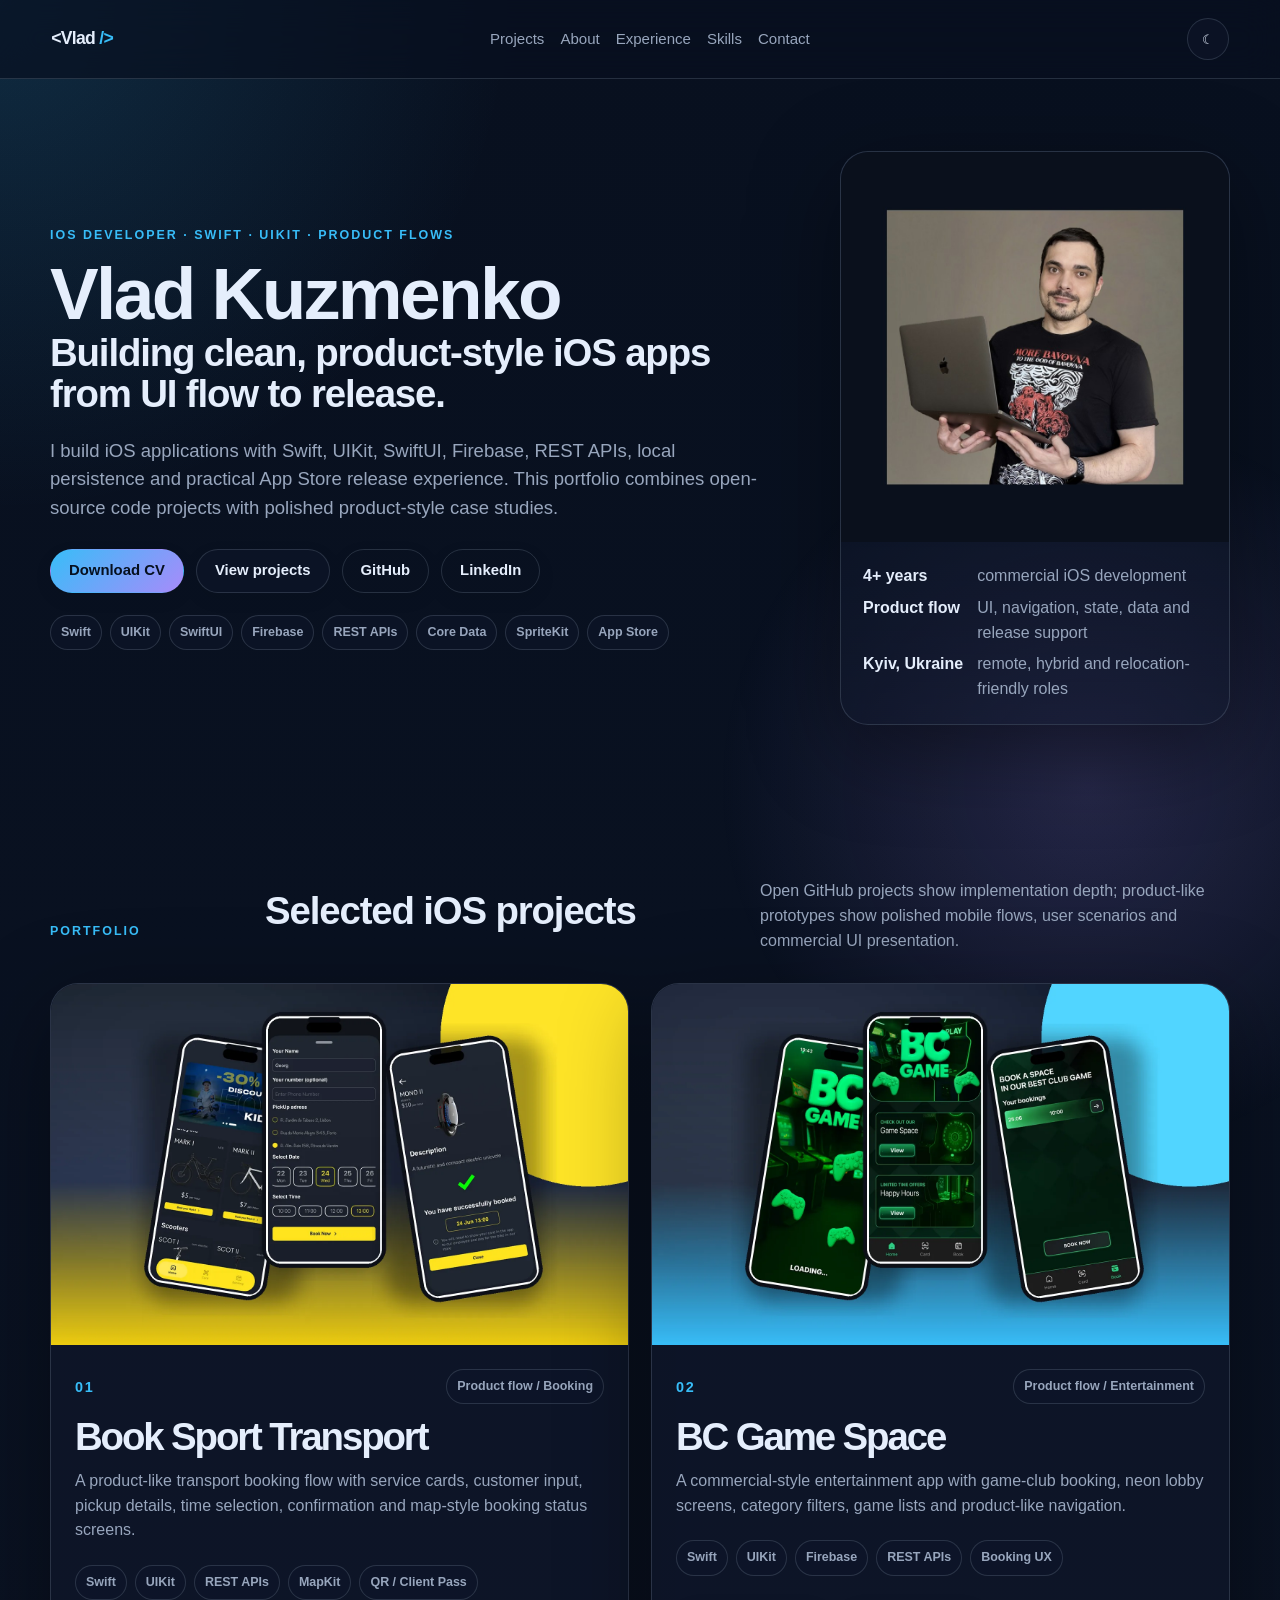
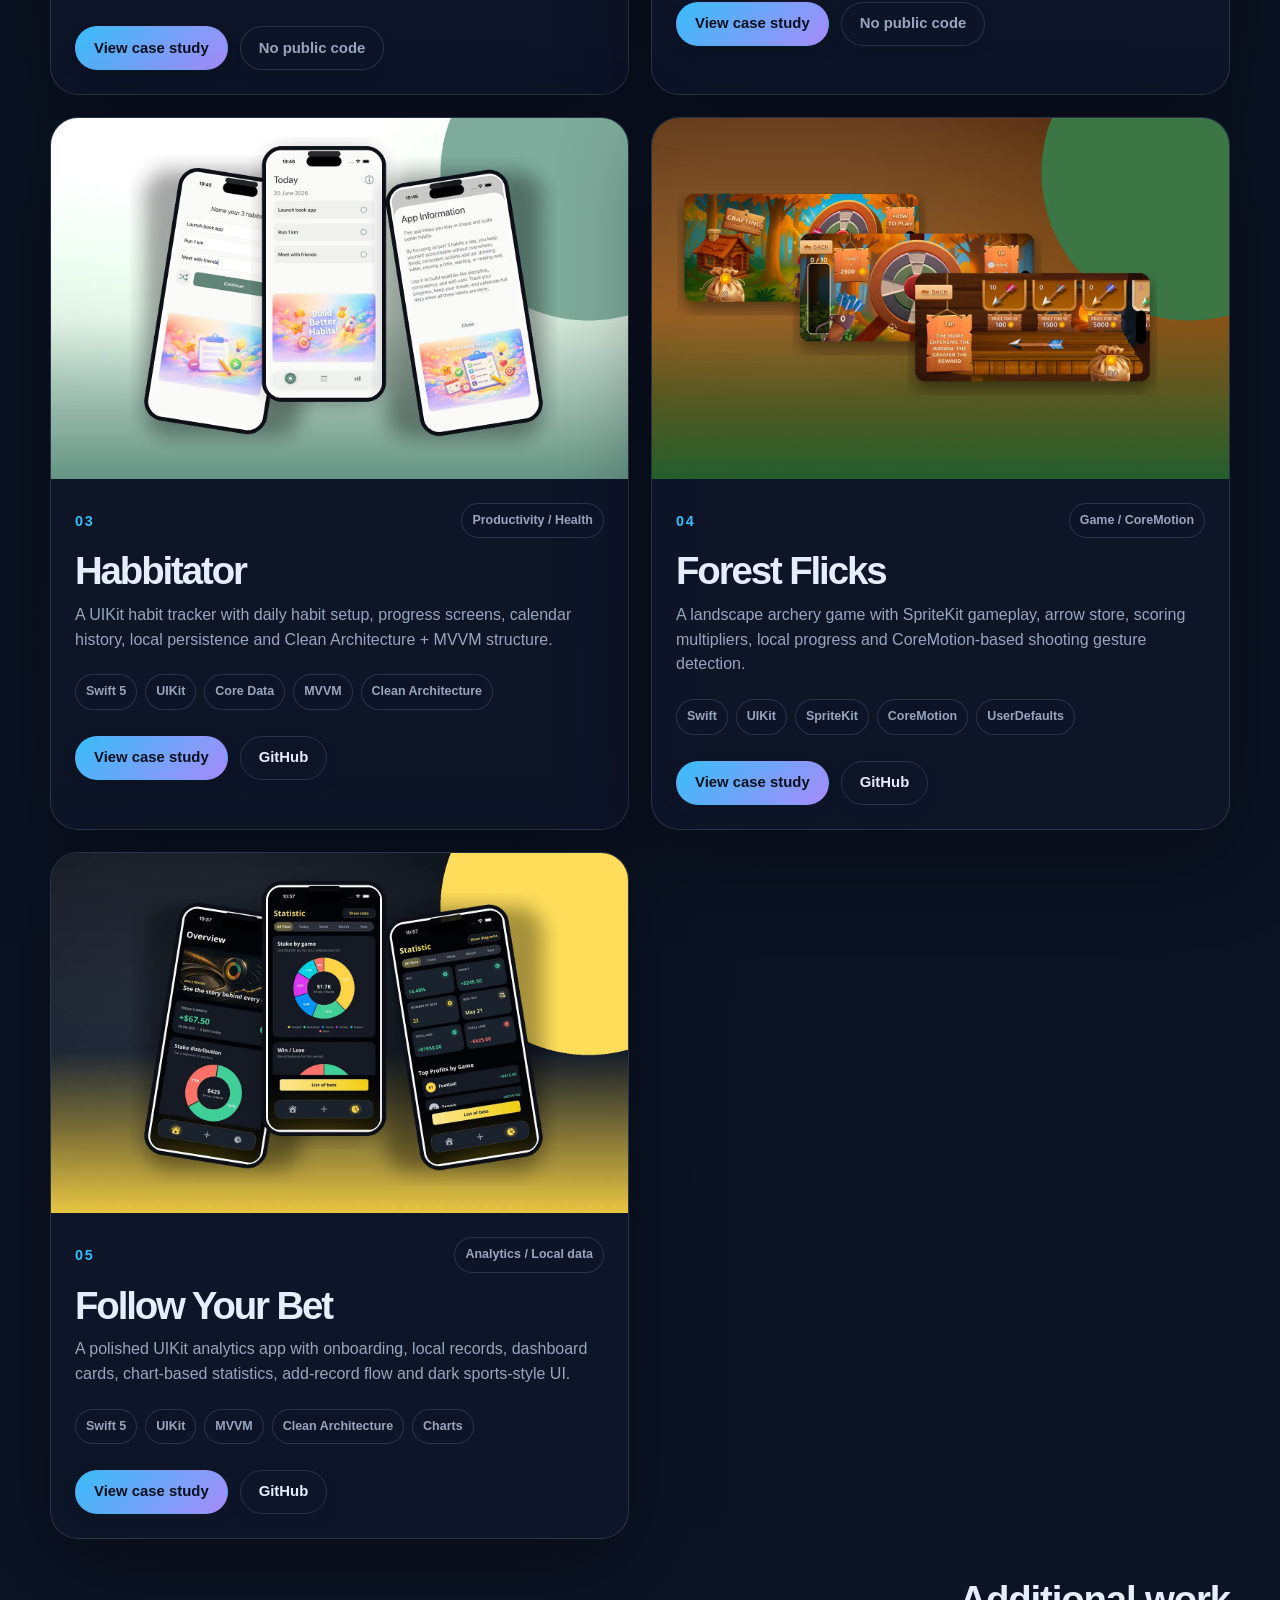
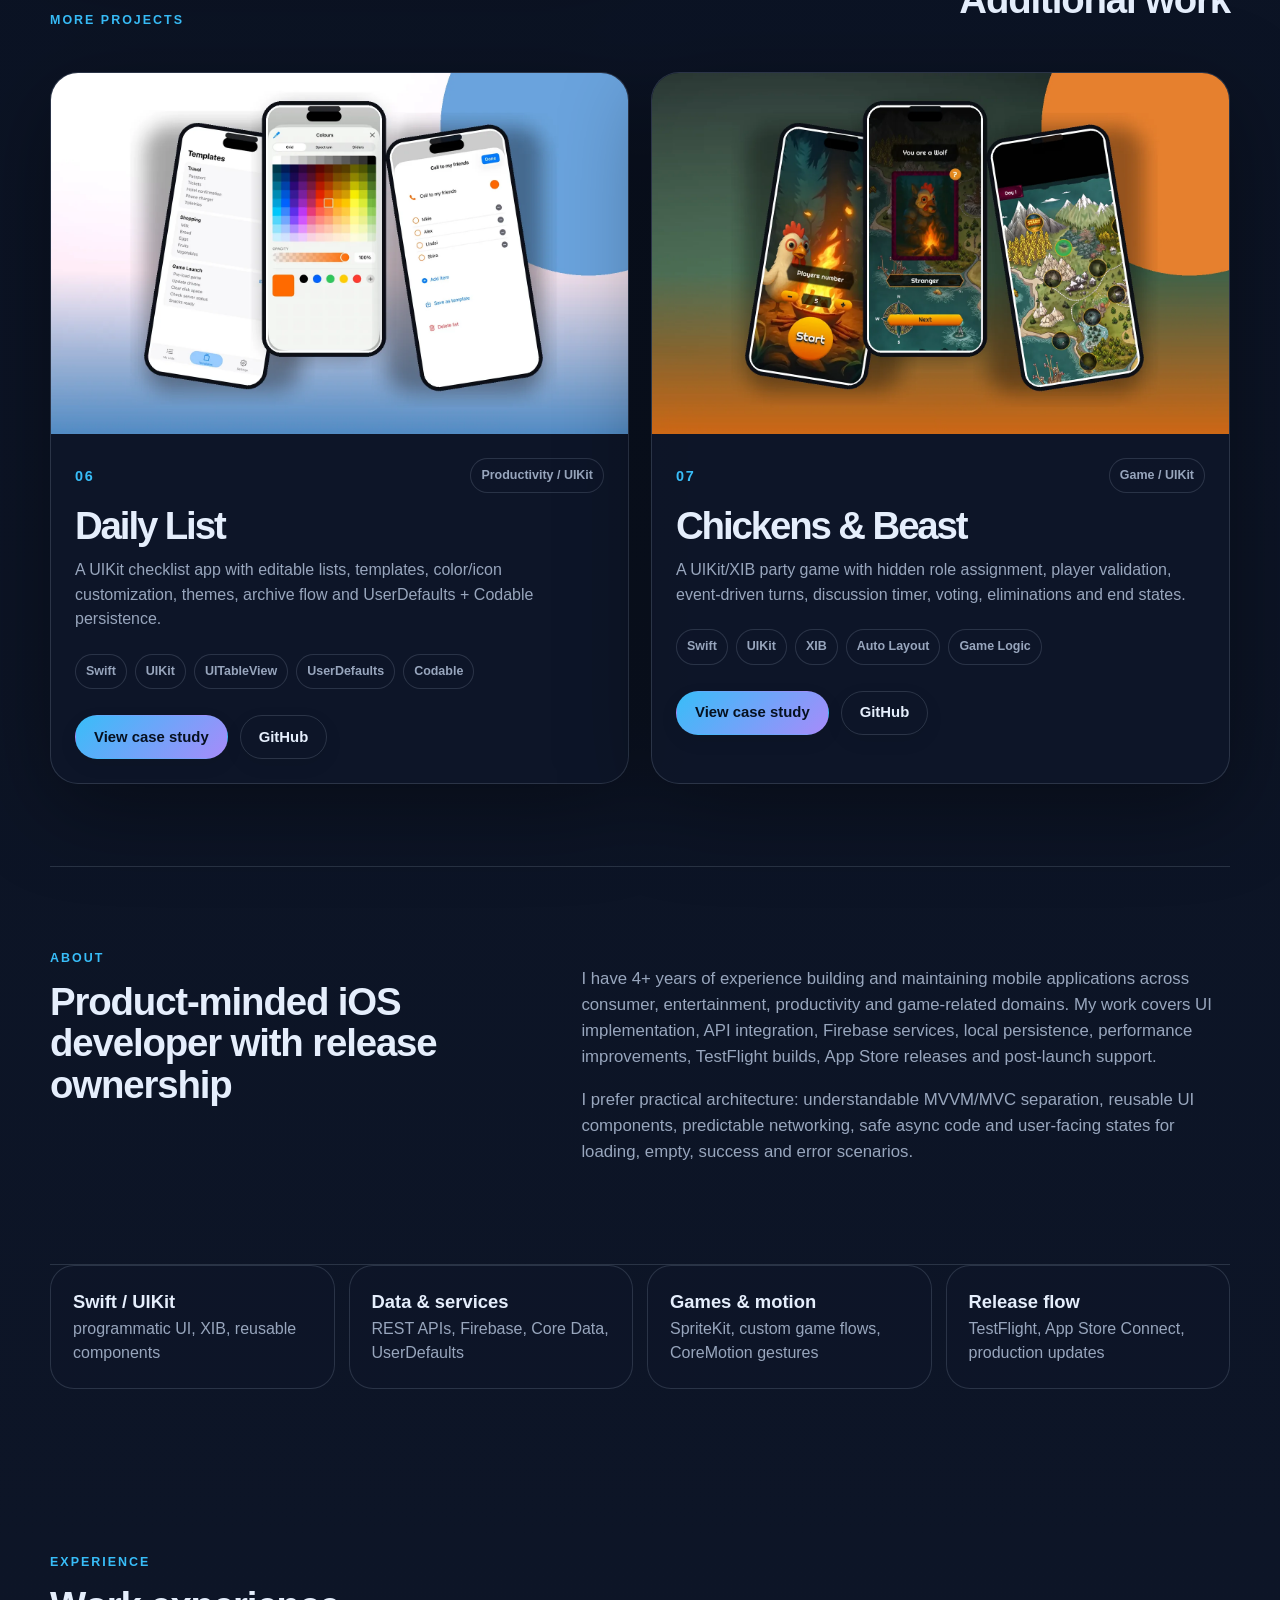
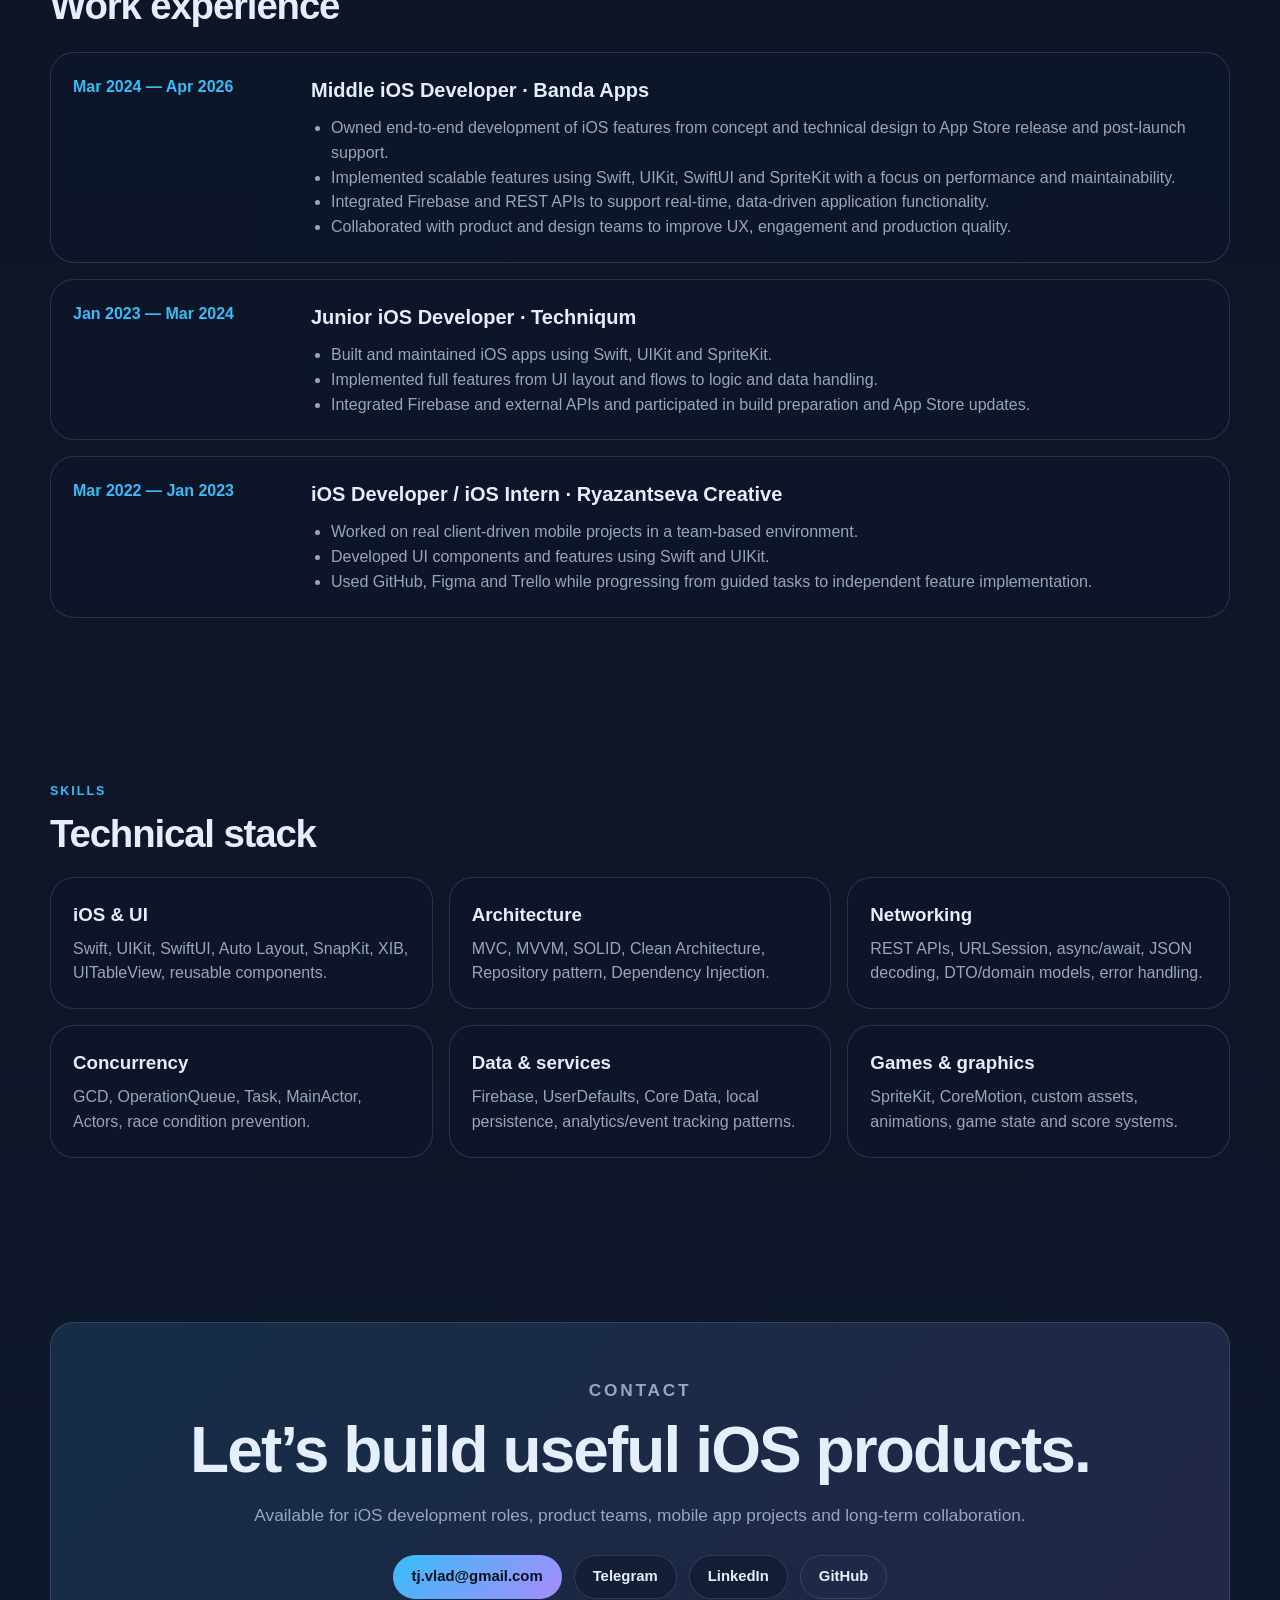
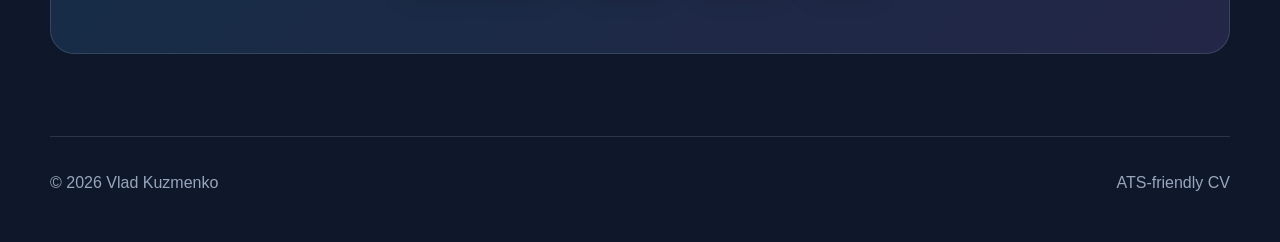
==== index.html @ a2fcc654 "g" ====
<!doctype html>
<html lang="en">
<head>
  <meta charset="utf-8" />
  <meta name="viewport" content="width=device-width, initial-scale=1" />
  <title>Vlad Kuzmenko — iOS Developer Portfolio</title>
  <meta name="description" content="iOS Developer portfolio: Swift, UIKit, SwiftUI, Firebase, REST APIs, Core Data, SpriteKit, CoreMotion and App Store release experience." />
  <meta name="theme-color" content="#0f172a" />
  <meta property="og:title" content="Vlad Kuzmenko — iOS Developer" />
  <meta property="og:description" content="Swift, UIKit, Firebase, REST APIs, Core Data, SpriteKit, CoreMotion, App Store releases." />
  <meta property="og:type" content="website" />
  <meta property="og:image" content="assets/projects/book-sporttransport-app/cover.webp" />
  <link rel="icon" href="assets/img/favicon.svg" type="image/svg+xml" />
  <link rel="stylesheet" href="style.css" />
</head>
<body>
  <div class="page-glow" aria-hidden="true"></div>
  <header class="site-header">
    <a class="brand" href="#top" aria-label="Back to top">&lt;Vlad <span>/&gt;</span></a>
    <nav class="nav" aria-label="Main navigation">
      <a href="#projects">Projects</a><a href="#about">About</a><a href="#experience">Experience</a><a href="#skills">Skills</a><a href="#contact">Contact</a>
    </nav>
    <button class="theme-toggle" type="button" aria-label="Toggle color theme">☾</button>
  </header>

  <main id="top">
    <section class="hero section-shell">
      <div class="hero-copy">
        <p class="eyebrow">iOS Developer · Swift · UIKit · Product flows</p>
        <h1>Vlad Kuzmenko</h1>
        <h2>Building clean, product-style iOS apps from UI flow to release.</h2>
        <p class="lead">I build iOS applications with Swift, UIKit, SwiftUI, Firebase, REST APIs, local persistence and practical App Store release experience. This portfolio combines open-source code projects with polished product-style case studies.</p>
        <div class="hero-actions">
          <a class="btn primary" href="assets/cv/Vlad_Kuzmenko_iOS_Developer_CV.pdf" download>Download CV</a>
          <a class="btn" href="#projects">View projects</a>
          <a class="btn ghost" href="https://github.com/moooove08" target="_blank" rel="noreferrer">GitHub</a>
          <a class="btn ghost" href="https://www.linkedin.com/in/vlad-kuzmenko-591149292/" target="_blank" rel="noreferrer">LinkedIn</a>
        </div>
        <div class="stack-list" aria-label="Main stack">
          <span>Swift</span><span>UIKit</span><span>SwiftUI</span><span>Firebase</span><span>REST APIs</span><span>Core Data</span><span>SpriteKit</span><span>App Store</span>
        </div>
      </div>
      <aside class="hero-card" aria-label="Profile card">
        <img src="assets/img/me.jpg" alt="Vlad Kuzmenko" />
        <div class="card-content">
          <strong>4+ years</strong><span>commercial iOS development</span>
          <strong>Product flow</strong><span>UI, navigation, state, data and release support</span>
          <strong>Kyiv, Ukraine</strong><span>remote, hybrid and relocation-friendly roles</span>
        </div>
      </aside>
    </section>

    <section id="projects" class="section-shell projects-section">
      <div class="section-head">
        <p class="eyebrow">Portfolio</p>
        <h2>Selected iOS projects</h2>
        <p>Open GitHub projects show implementation depth; product-like prototypes show polished mobile flows, user scenarios and commercial UI presentation.</p>
      </div>
      <div class="projects-grid featured-grid">
        <article class="project-card featured-card">
          <a class="cover-wrap" href="projects/book-sporttransport-app.html" aria-label="Open Book Sport Transport case study">
            <img class="cover" src="assets/projects/book-sporttransport-app/cover.webp" alt="Book Sport Transport cover" loading="lazy" />
          </a>
          <div class="project-body">
            <div class="project-top"><span class="project-index">01</span><span class="pill">Product flow / Booking</span></div>
            <h3>Book Sport Transport</h3>
            <p>A product-like transport booking flow with service cards, customer input, pickup details, time selection, confirmation and map-style booking status screens.</p>
            <div class="tags"><span>Swift</span><span>UIKit</span><span>REST APIs</span><span>MapKit</span><span>QR / Client Pass</span></div>
            <div class="project-actions">
              <a class="btn primary" href="projects/book-sporttransport-app.html">View case study</a>
              <span class="btn disabled">No public code</span>
            </div>
          </div>
        </article>
        <article class="project-card featured-card">
          <a class="cover-wrap" href="projects/bc-game-space.html" aria-label="Open BC Game Space case study">
            <img class="cover" src="assets/projects/bc-game-space/cover.webp" alt="BC Game Space cover" loading="lazy" />
          </a>
          <div class="project-body">
            <div class="project-top"><span class="project-index">02</span><span class="pill">Product flow / Entertainment</span></div>
            <h3>BC Game Space</h3>
            <p>A commercial-style entertainment app with game-club booking, neon lobby screens, category filters, game lists and product-like navigation.</p>
            <div class="tags"><span>Swift</span><span>UIKit</span><span>Firebase</span><span>REST APIs</span><span>Booking UX</span></div>
            <div class="project-actions">
              <a class="btn primary" href="projects/bc-game-space.html">View case study</a>
              <span class="btn disabled">No public code</span>
            </div>
          </div>
        </article>
        <article class="project-card featured-card">
          <a class="cover-wrap" href="projects/habbitator.html" aria-label="Open Habbitator case study">
            <img class="cover" src="assets/projects/habbitator/cover.webp" alt="Habbitator cover" loading="lazy" />
          </a>
          <div class="project-body">
            <div class="project-top"><span class="project-index">03</span><span class="pill">Productivity / Health</span></div>
            <h3>Habbitator</h3>
            <p>A UIKit habit tracker with daily habit setup, progress screens, calendar history, local persistence and Clean Architecture + MVVM structure.</p>
            <div class="tags"><span>Swift 5</span><span>UIKit</span><span>Core Data</span><span>MVVM</span><span>Clean Architecture</span></div>
            <div class="project-actions">
              <a class="btn primary" href="projects/habbitator.html">View case study</a>
              <a class="btn ghost" href="https://github.com/moooove08/daily-habbit-app" target="_blank" rel="noreferrer">GitHub</a>
            </div>
          </div>
        </article>
        <article class="project-card featured-card">
          <a class="cover-wrap" href="projects/forest-flicks.html" aria-label="Open Forest Flicks case study">
            <img class="cover" src="assets/projects/forest-flicks/cover.webp" alt="Forest Flicks cover" loading="lazy" />
          </a>
          <div class="project-body">
            <div class="project-top"><span class="project-index">04</span><span class="pill">Game / CoreMotion</span></div>
            <h3>Forest Flicks</h3>
            <p>A landscape archery game with SpriteKit gameplay, arrow store, scoring multipliers, local progress and CoreMotion-based shooting gesture detection.</p>
            <div class="tags"><span>Swift</span><span>UIKit</span><span>SpriteKit</span><span>CoreMotion</span><span>UserDefaults</span></div>
            <div class="project-actions">
              <a class="btn primary" href="projects/forest-flicks.html">View case study</a>
              <a class="btn ghost" href="https://github.com/moooove08/ForestTarget" target="_blank" rel="noreferrer">GitHub</a>
            </div>
          </div>
        </article>
        <article class="project-card featured-card">
          <a class="cover-wrap" href="projects/follow-your-bet.html" aria-label="Open Follow Your Bet case study">
            <img class="cover" src="assets/projects/follow-your-bet/cover.webp" alt="Follow Your Bet cover" loading="lazy" />
          </a>
          <div class="project-body">
            <div class="project-top"><span class="project-index">05</span><span class="pill">Analytics / Local data</span></div>
            <h3>Follow Your Bet</h3>
            <p>A polished UIKit analytics app with onboarding, local records, dashboard cards, chart-based statistics, add-record flow and dark sports-style UI.</p>
            <div class="tags"><span>Swift 5</span><span>UIKit</span><span>MVVM</span><span>Clean Architecture</span><span>Charts</span></div>
            <div class="project-actions">
              <a class="btn primary" href="projects/follow-your-bet.html">View case study</a>
              <a class="btn ghost" href="https://github.com/moooove08/follow-your-bet-app" target="_blank" rel="noreferrer">GitHub</a>
            </div>
          </div>
        </article></div>
      <div class="section-head compact"><p class="eyebrow">More projects</p><h2>Additional work</h2></div>
      <div class="projects-grid compact-grid">
        <article class="project-card ">
          <a class="cover-wrap" href="projects/daily-list-app.html" aria-label="Open Daily List case study">
            <img class="cover" src="assets/projects/daily-list-app/cover.webp" alt="Daily List cover" loading="lazy" />
          </a>
          <div class="project-body">
            <div class="project-top"><span class="project-index">06</span><span class="pill">Productivity / UIKit</span></div>
            <h3>Daily List</h3>
            <p>A UIKit checklist app with editable lists, templates, color/icon customization, themes, archive flow and UserDefaults + Codable persistence.</p>
            <div class="tags"><span>Swift</span><span>UIKit</span><span>UITableView</span><span>UserDefaults</span><span>Codable</span></div>
            <div class="project-actions">
              <a class="btn primary" href="projects/daily-list-app.html">View case study</a>
              <a class="btn ghost" href="https://github.com/moooove08/daily-list-app" target="_blank" rel="noreferrer">GitHub</a>
            </div>
          </div>
        </article>
        <article class="project-card ">
          <a class="cover-wrap" href="projects/chickens-and-beast.html" aria-label="Open Chickens &amp; Beast case study">
            <img class="cover" src="assets/projects/chickens-and-beast/cover.webp" alt="Chickens &amp; Beast cover" loading="lazy" />
          </a>
          <div class="project-body">
            <div class="project-top"><span class="project-index">07</span><span class="pill">Game / UIKit</span></div>
            <h3>Chickens &amp; Beast</h3>
            <p>A UIKit/XIB party game with hidden role assignment, player validation, event-driven turns, discussion timer, voting, eliminations and end states.</p>
            <div class="tags"><span>Swift</span><span>UIKit</span><span>XIB</span><span>Auto Layout</span><span>Game Logic</span></div>
            <div class="project-actions">
              <a class="btn primary" href="projects/chickens-and-beast.html">View case study</a>
              <a class="btn ghost" href="https://github.com/moooove08/ChickensAndBeast" target="_blank" rel="noreferrer">GitHub</a>
            </div>
          </div>
        </article></div>
    </section>

    <section id="about" class="section-shell two-column">
      <div><p class="eyebrow">About</p><h2>Product-minded iOS developer with release ownership</h2></div>
      <div class="content-block">
        <p>I have 4+ years of experience building and maintaining mobile applications across consumer, entertainment, productivity and game-related domains. My work covers UI implementation, API integration, Firebase services, local persistence, performance improvements, TestFlight builds, App Store releases and post-launch support.</p>
        <p>I prefer practical architecture: understandable MVVM/MVC separation, reusable UI components, predictable networking, safe async code and user-facing states for loading, empty, success and error scenarios.</p>
      </div>
    </section>

    <section class="section-shell stats-grid" aria-label="Highlights">
      <article><strong>Swift / UIKit</strong><span>programmatic UI, XIB, reusable components</span></article>
      <article><strong>Data & services</strong><span>REST APIs, Firebase, Core Data, UserDefaults</span></article>
      <article><strong>Games & motion</strong><span>SpriteKit, custom game flows, CoreMotion gestures</span></article>
      <article><strong>Release flow</strong><span>TestFlight, App Store Connect, production updates</span></article>
    </section>

    <section id="experience" class="section-shell">
      <p class="eyebrow">Experience</p><h2>Work experience</h2>
      <div class="timeline">
        <article class="timeline-item"><div class="timeline-meta">Mar 2024 — Apr 2026</div><div><h3>Middle iOS Developer · Banda Apps</h3><ul><li>Owned end-to-end development of iOS features from concept and technical design to App Store release and post-launch support.</li><li>Implemented scalable features using Swift, UIKit, SwiftUI and SpriteKit with a focus on performance and maintainability.</li><li>Integrated Firebase and REST APIs to support real-time, data-driven application functionality.</li><li>Collaborated with product and design teams to improve UX, engagement and production quality.</li></ul></div></article>
        <article class="timeline-item"><div class="timeline-meta">Jan 2023 — Mar 2024</div><div><h3>Junior iOS Developer · Techniqum</h3><ul><li>Built and maintained iOS apps using Swift, UIKit and SpriteKit.</li><li>Implemented full features from UI layout and flows to logic and data handling.</li><li>Integrated Firebase and external APIs and participated in build preparation and App Store updates.</li></ul></div></article>
        <article class="timeline-item"><div class="timeline-meta">Mar 2022 — Jan 2023</div><div><h3>iOS Developer / iOS Intern · Ryazantseva Creative</h3><ul><li>Worked on real client-driven mobile projects in a team-based environment.</li><li>Developed UI components and features using Swift and UIKit.</li><li>Used GitHub, Figma and Trello while progressing from guided tasks to independent feature implementation.</li></ul></div></article>
      </div>
    </section>

    <section id="skills" class="section-shell skills-section">
      <p class="eyebrow">Skills</p><h2>Technical stack</h2>
      <div class="skills-grid">
        <div class="skill-card"><h3>iOS & UI</h3><p>Swift, UIKit, SwiftUI, Auto Layout, SnapKit, XIB, UITableView, reusable components.</p></div>
        <div class="skill-card"><h3>Architecture</h3><p>MVC, MVVM, SOLID, Clean Architecture, Repository pattern, Dependency Injection.</p></div>
        <div class="skill-card"><h3>Networking</h3><p>REST APIs, URLSession, async/await, JSON decoding, DTO/domain models, error handling.</p></div>
        <div class="skill-card"><h3>Concurrency</h3><p>GCD, OperationQueue, Task, MainActor, Actors, race condition prevention.</p></div>
        <div class="skill-card"><h3>Data & services</h3><p>Firebase, UserDefaults, Core Data, local persistence, analytics/event tracking patterns.</p></div>
        <div class="skill-card"><h3>Games & graphics</h3><p>SpriteKit, CoreMotion, custom assets, animations, game state and score systems.</p></div>
      </div>
    </section>

    <section id="contact" class="section-shell contact-card">
      <div class="contact-card-inner">
        <p class="eyebrow">Contact</p>
        <h2>Let’s build useful iOS products.</h2>
        <p>Available for iOS development roles, product teams, mobile app projects and long-term collaboration.</p>
        <div class="contact-actions">
          <a class="btn primary" href="mailto:tj.vlad@gmail.com">tj.vlad@gmail.com</a>
          <a class="btn" href="https://t.me/moooove08" target="_blank" rel="noreferrer">Telegram</a>
          <a class="btn" href="https://www.linkedin.com/in/vlad-kuzmenko-591149292/" target="_blank" rel="noreferrer">LinkedIn</a>
          <a class="btn ghost" href="https://github.com/moooove08" target="_blank" rel="noreferrer">GitHub</a>
        </div>
      </div>
    </section>
  </main>

  <footer class="site-footer"><span>© <span id="year"></span> Vlad Kuzmenko</span><span><a href="assets/cv/Vlad_Kuzmenko_iOS_Developer_CV_ATS.pdf" target="_blank" rel="noreferrer">ATS-friendly CV</a></span></footer>
  <div class="lightbox" aria-hidden="true"><button aria-label="Close screenshot">×</button><img alt="Project screenshot enlarged" /></div>
  <script src="script.js"></script>
</body>
</html>
---- style.css ----
:root {
  --bg: #08101f;
  --bg2: #0f172a;
  --card: rgba(15,23,42,.78);
  --card2: rgba(15,23,42,.56);
  --text: #e5eefc;
  --muted: #98a6bd;
  --line: rgba(148,163,184,.22);
  --accent: #38bdf8;
  --accent2: #a78bfa;
  --green: #22c55e;
  --shadow: 0 24px 90px rgba(0,0,0,.38);
  --radius: 28px;
}

:root.light {
  --bg: #f7f9fc;
  --bg2: #eef3fb;
  --card: rgba(255,255,255,.84);
  --card2: rgba(255,255,255,.65);
  --text: #0f172a;
  --muted: #526074;
  --line: rgba(15,23,42,.13);
  --shadow: 0 24px 70px rgba(15,23,42,.12);
}

* {
  box-sizing: border-box;
}

html {
  scroll-behavior: smooth;
}

body {
  margin: 0;
  background: radial-gradient(circle at top left,rgba(56,189,248,.16),transparent 32rem),linear-gradient(180deg,var(--bg),var(--bg2));
  color: var(--text);
  font-family: -apple-system,BlinkMacSystemFont,"SF Pro Display","Segoe UI",Roboto,Arial,sans-serif;
  line-height: 1.55;
  min-height: 100vh;
}

a {
  color: inherit;
  text-decoration: none;
}

img,video {
  max-width: 100%;
  display: block;
}

.page-glow {
  position: fixed;
  inset: auto -15% -30% auto;
  width: 48rem;
  height: 48rem;
  background: radial-gradient(circle,rgba(167,139,250,.18),transparent 68%);
  pointer-events: none;
  z-index: -1;
}

.site-header {
  position: sticky;
  top: 0;
  z-index: 50;
  display: flex;
  align-items: center;
  justify-content: space-between;
  gap: 1rem;
  padding: 18px clamp(18px,4vw,54px);
  backdrop-filter: blur(18px);
  background: rgba(8,16,31,.68);
  border-bottom: 1px solid var(--line);
}

.light .site-header {
  background: rgba(247,249,252,.72);
}

.brand {
  font-weight: 800;
  letter-spacing: -.04em;
  font-size: 1.1rem;
}

.brand span {
  color: var(--accent);
}

.nav {
  display: flex;
  gap: 1rem;
  align-items: center;
}

.nav a {
  font-size: .94rem;
  color: var(--muted);
}

.nav a:hover {
  color: var(--text);
}

.theme-toggle {
  width: 42px;
  height: 42px;
  border-radius: 999px;
  border: 1px solid var(--line);
  background: var(--card2);
  color: var(--text);
  cursor: pointer;
}

.section-shell {
  width: min(1180px,calc(100% - 36px));
  margin: 0 auto;
  padding: 82px 0;
}

.hero {
  display: grid;
  grid-template-columns: minmax(0,1.08fr) 390px;
  gap: 56px;
  align-items: center;
  min-height: auto;
  padding-top: 72px;
  padding-bottom: 72px;
}

.eyebrow {
  margin: 0 0 12px;
  color: var(--accent);
  font-size: .78rem;
  font-weight: 800;
  letter-spacing: .16em;
  text-transform: uppercase;
}

.hero h1,
.case-hero h1 {
  font-family: "SF Pro Text","Segoe UI",Roboto,Arial,sans-serif;
  font-size: clamp(2.7rem,5.7vw,4.8rem);
  font-weight: 820;
  line-height: 1.02;
  margin: 0;
  letter-spacing: -.035em;
  max-width: 820px;
}

.hero h2,
.case-hero h2,
.section-head h2,
.two-column h2,#experience h2,
.skills-section h2,
.contact-card h2 {
  font-family: "SF Pro Text","Segoe UI",Roboto,Arial,sans-serif;
  font-size: clamp(1.65rem,3vw,3rem);
  font-weight: 780;
  line-height: 1.08;
  margin: 0 0 22px;
  letter-spacing: -.03em;
}

.lead {
  font-size: clamp(1.02rem,1.45vw,1.18rem);
  color: var(--muted);
  max-width: 720px;
}

.hero-actions,
.project-actions,
.contact-actions {
  display: flex;
  gap: 12px;
  flex-wrap: wrap;
  align-items: center;
  margin-top: 26px;
}

.btn {
  display: inline-flex;
  align-items: center;
  justify-content: center;
  min-height: 44px;
  padding: 0 18px;
  border-radius: 999px;
  border: 1px solid var(--line);
  background: var(--card2);
  color: var(--text);
  font-weight: 750;
  font-size: .93rem;
  box-shadow: 0 6px 18px rgba(0,0,0,.08);
}

.btn.primary {
  background: linear-gradient(135deg,var(--accent),var(--accent2));
  border-color: transparent;
  color: #06101f;
}

.btn.ghost {
  background: transparent;
}

.btn.disabled {
  color: var(--muted);
  cursor: default;
}

.stack-list,
.tags {
  display: flex;
  flex-wrap: wrap;
  gap: 8px;
  margin-top: 22px;
}

.stack-list span,
.tags span,
.pill {
  border: 1px solid var(--line);
  background: var(--card2);
  border-radius: 999px;
  color: var(--muted);
  font-size: .78rem;
  font-weight: 750;
  padding: 7px 10px;
}

.hero-card {
  border: 1px solid var(--line);
  background: linear-gradient(180deg,var(--card),rgba(15,23,42,.38));
  border-radius: var(--radius);
  box-shadow: var(--shadow);
  overflow: hidden;
}

.hero-card img {
  width: 100%;
  height: 390px;
  object-fit: cover;
  border-radius: var(--radius) var(--radius) 0 0;
}

.card-content {
  display: grid;
  grid-template-columns: auto 1fr;
  gap: 7px 14px;
  padding: 22px;
}

.card-content strong {
  color: var(--text);
}

.card-content span {
  color: var(--muted);
}

.section-head {
  display: flex;
  align-items: end;
  justify-content: space-between;
  gap: 24px;
  margin-bottom: 30px;
}

.section-head h2 {
  max-width: 760px;
}

.section-head p:last-child {
  max-width: 470px;
  color: var(--muted);
  margin: 0;
}

.section-head.compact {
  margin-top: 40px;
}

.projects-grid {
  display: grid;
  grid-template-columns: repeat(2,minmax(0,1fr));
  gap: 22px;
}

.compact-grid {
  grid-template-columns: repeat(2,minmax(0,1fr));
}

.project-card {
  border: 1px solid var(--line);
  background: var(--card);
  border-radius: var(--radius);
  overflow: hidden;
  box-shadow: var(--shadow);
  transition: transform .25s ease,border-color .25s ease;
}

.project-card:hover {
  transform: translateY(-4px);
  border-color: rgba(56,189,248,.5);
}

.cover-wrap {
  display: block;
  overflow: hidden;
  background: #0f172a;
}

.cover {
  width: 100%;
  aspect-ratio: 16/10;
  object-fit: cover;
  transition: transform .35s ease;
}

.project-card:hover .cover {
  transform: scale(1.025);
}

.project-body {
  padding: 24px;
}

.project-top {
  display: flex;
  align-items: center;
  justify-content: space-between;
  gap: 12px;
}

.project-index {
  font-size: .9rem;
  color: var(--accent);
  font-weight: 900;
  letter-spacing: .12em;
}

.project-body h3 {
  font-size: clamp(1.6rem,3vw,2.5rem);
  letter-spacing: -.055em;
  line-height: 1;
  margin: 14px 0 12px;
}

.project-body p {
  color: var(--muted);
  margin: 0;
}

.two-column {
  display: grid;
  grid-template-columns: .85fr 1.15fr;
  gap: 52px;
  border-top: 1px solid var(--line);
  border-bottom: 1px solid var(--line);
}

.content-block {
  color: var(--muted);
  font-size: 1.05rem;
}

.stats-grid {
  display: grid;
  grid-template-columns: repeat(4,1fr);
  gap: 14px;
  padding-top: 0;
}

.stats-grid article,
.skill-card,
.timeline-item,
.case-meta article,
.case-block,
.note-card,
.contact-card-inner {
  border: 1px solid var(--line);
  background: var(--card2);
  border-radius: 24px;
  padding: 22px;
}

.stats-grid strong {
  display: block;
  font-size: 1.15rem;
}

.stats-grid span,
.skill-card p,
.timeline-item li {
  color: var(--muted);
}

.timeline {
  display: grid;
  gap: 16px;
  margin-top: 26px;
}

.timeline-item {
  display: grid;
  grid-template-columns: 210px 1fr;
  gap: 28px;
}

.timeline-meta {
  color: var(--accent);
  font-weight: 800;
}

.timeline-item h3 {
  margin: 0 0 10px;
  font-size: 1.25rem;
}

.timeline-item ul {
  margin: 0;
  padding-left: 20px;
}

.skills-grid {
  display: grid;
  grid-template-columns: repeat(3,1fr);
  gap: 16px;
}

.skill-card h3 {
  margin: 0 0 8px;
}

.skill-card p {
  margin: 0;
}

.contact-card-inner {
  text-align: center;
  background: linear-gradient(135deg,rgba(56,189,248,.14),rgba(167,139,250,.14));
  padding: 54px;
}

.contact-card h2 {
  font-size: clamp(2.1rem,5vw,5rem);
  margin: 0 0 16px;
}

.contact-card p {
  color: var(--muted);
  font-size: 1.08rem;
}

.contact-actions {
  justify-content: center;
}

.site-footer {
  width: min(1180px,calc(100% - 36px));
  margin: 0 auto;
  padding: 34px 0 46px;
  display: flex;
  justify-content: space-between;
  color: var(--muted);
  border-top: 1px solid var(--line);
}

.case-header {
  position: sticky;
}

.case-hero {
  display: grid;
  grid-template-columns: 1fr minmax(360px,.85fr);
  gap: 34px;
  align-items: center;
  padding-top: 52px;
}

.case-title h1 {
  font-size: clamp(3rem,7vw,6.7rem);
}

.case-title h2 {
  font-size: clamp(1.6rem,3.5vw,3.2rem);
}

.case-cover {
  width: 100%;
  border-radius: var(--radius);
  box-shadow: var(--shadow);
  border: 1px solid var(--line);
}

.case-meta {
  display: grid;
  grid-template-columns: repeat(4,1fr);
  gap: 14px;
  padding-top: 0;
}

.case-meta span {
  display: block;
  color: var(--muted);
  font-size: .82rem;
  text-transform: uppercase;
  letter-spacing: .12em;
  font-weight: 800;
}

.case-meta strong {
  display: block;
  margin-top: 6px;
}

.case-media {
  display: grid;
  grid-template-columns: minmax(0,1.1fr) minmax(320px,.9fr);
  gap: 22px;
  align-items: start;
}

.video-frame {
  border: 1px solid var(--line);
  background: #000;
  border-radius: 28px;
  box-shadow: var(--shadow);
  overflow: hidden;
}

.video-frame video {
  width: 100%;
  max-height: 760px;
  object-fit: contain;
  background: #000;
}

.screen-row {
  display: grid;
  grid-template-columns: repeat(3,1fr);
  gap: 12px;
}

.screen-shot {
  padding: 0;
  border: 1px solid var(--line);
  border-radius: 22px;
  background: var(--card2);
  overflow: hidden;
  cursor: zoom-in;
  box-shadow: 0 14px 40px rgba(0,0,0,.15);
}

.screen-shot img {
  width: 100%;
  height: 100%;
  object-fit: cover;
}

.case-content-grid {
  display: grid;
  grid-template-columns: 1fr 1fr;
  gap: 20px;
}

.case-block h2 {
  font-size: 2rem;
  letter-spacing: -.05em;
  line-height: 1.05;
  margin: 0 0 16px;
}

.case-block ul {
  margin: 0;
  padding-left: 20px;
  color: var(--muted);
}

.case-block li+li {
  margin-top: 10px;
}

.note-card p {
  font-size: 1.05rem;
  color: var(--muted);
  max-width: 960px;
}

.lightbox {
  position: fixed;
  inset: 0;
  background: rgba(2,6,23,.86);
  display: none;
  align-items: center;
  justify-content: center;
  z-index: 100;
  padding: 24px;
}

.lightbox.open {
  display: flex;
}

.lightbox img {
  max-width: min(96vw,900px);
  max-height: 90vh;
  border-radius: 24px;
  box-shadow: var(--shadow);
}

.lightbox button {
  position: absolute;
  top: 18px;
  right: 24px;
  width: 46px;
  height: 46px;
  border: 1px solid var(--line);
  border-radius: 999px;
  background: var(--card);
  color: var(--text);
  font-size: 1.8rem;
  cursor: pointer;
}

@media (max-width:960px) {
  .nav {
    display: none;
  }

  .hero,
  .case-hero,
  .two-column,
  .case-media,
  .case-content-grid {
    grid-template-columns: 1fr;
  }

  .projects-grid,
  .compact-grid {
    grid-template-columns: 1fr;
  }

  .stats-grid,
  .skills-grid,
  .case-meta {
    grid-template-columns: repeat(2,1fr);
  }

  .timeline-item {
    grid-template-columns: 1fr;
  }

  .hero-card img {
    width: 100%;
    height: 390px;
    object-fit: cover;
    border-radius: var(--radius) var(--radius) 0 0;
  }

  .section-head {
    display: block;
  }

  .case-media .screen-row {
    grid-template-columns: repeat(3,1fr);
  }

}

@media (max-width:620px) {
  .section-shell {
    width: min(100% - 24px,1180px);
    padding: 58px 0;
  }

  .site-header {
    padding: 14px 16px;
  }

  .hero h1 {
    font-size: 2.8rem;
  }

  .hero-card img {
    width: 100%;
    height: 390px;
    object-fit: cover;
    border-radius: var(--radius) var(--radius) 0 0;
  }

  .stats-grid,
  .skills-grid,
  .case-meta {
    grid-template-columns: 1fr;
  }

  .screen-row {
    grid-template-columns: repeat(2,1fr)!important;
  }

  .project-body {
    padding: 20px;
  }

  .contact-card-inner {
    padding: 34px 20px;
  }

  .site-footer {
    display: grid;
    gap: 10px;
  }

  .case-cover {
    border-radius: 20px;
  }

}
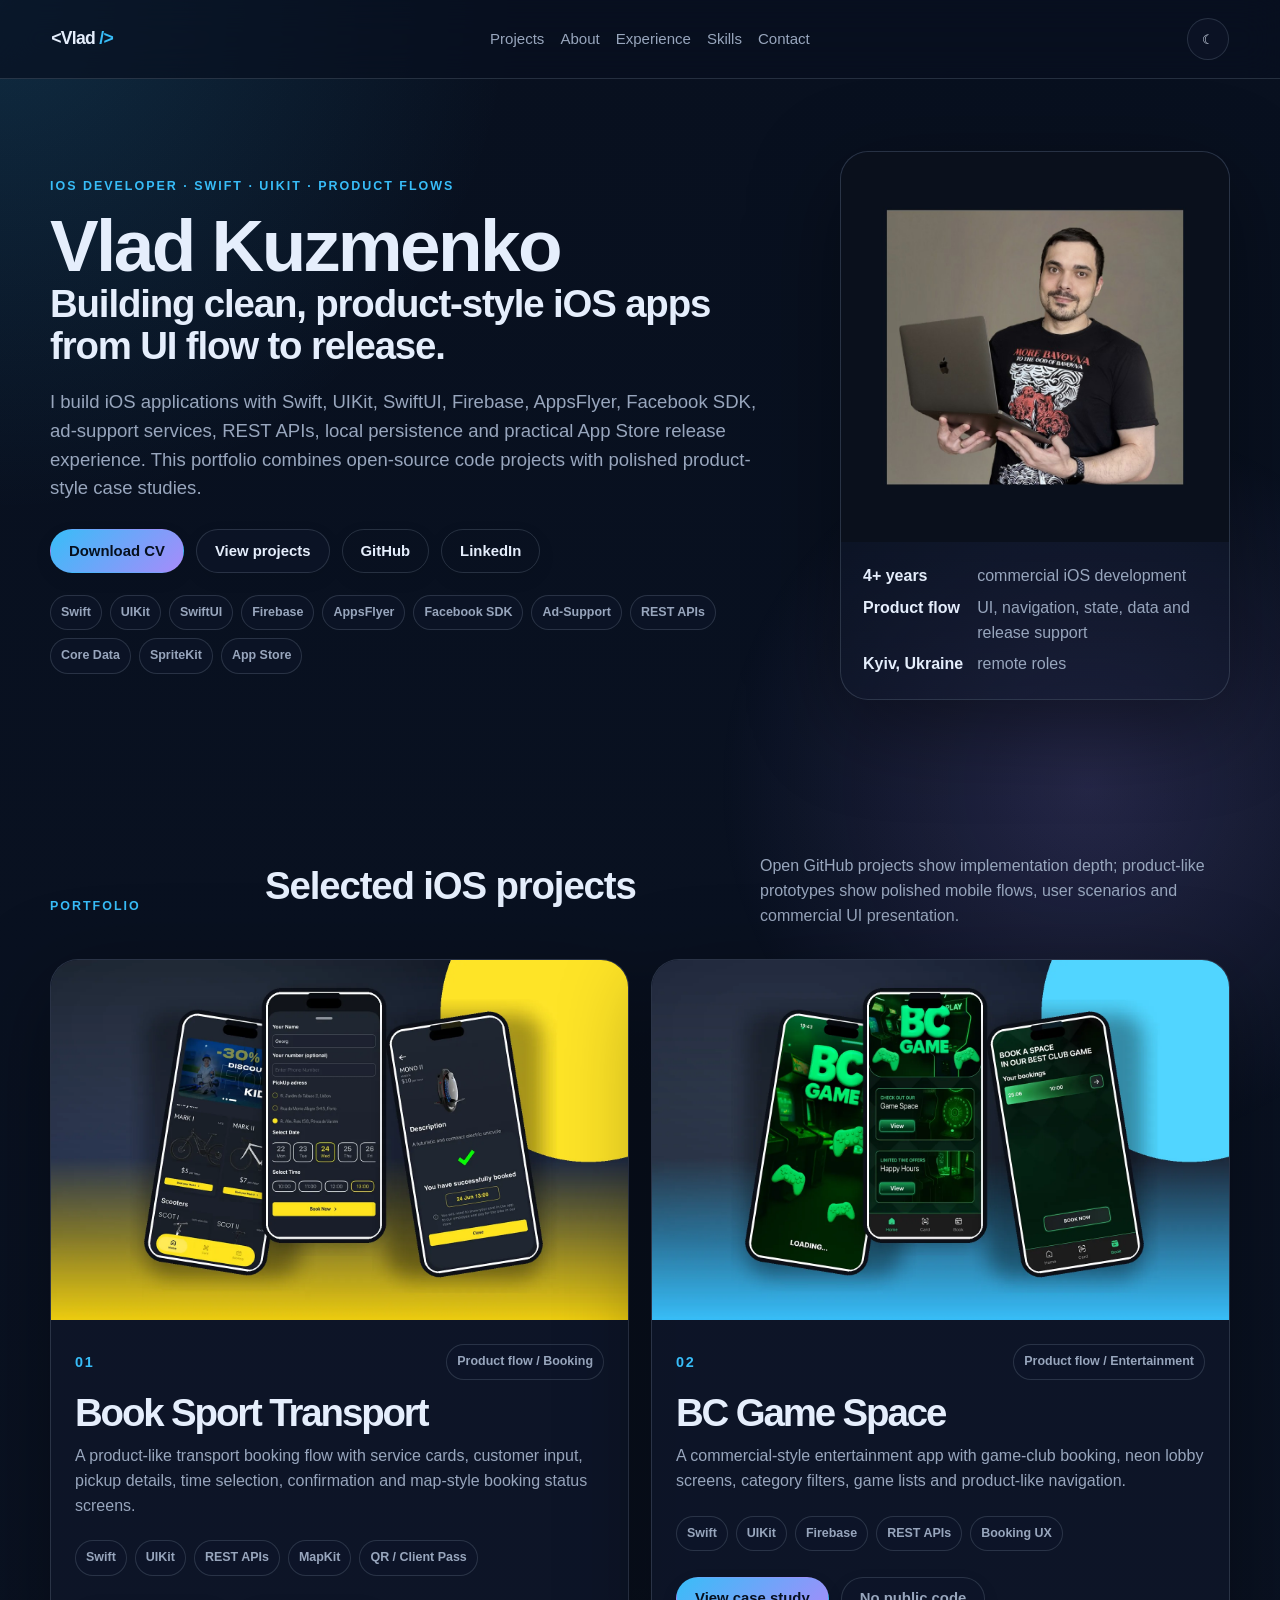
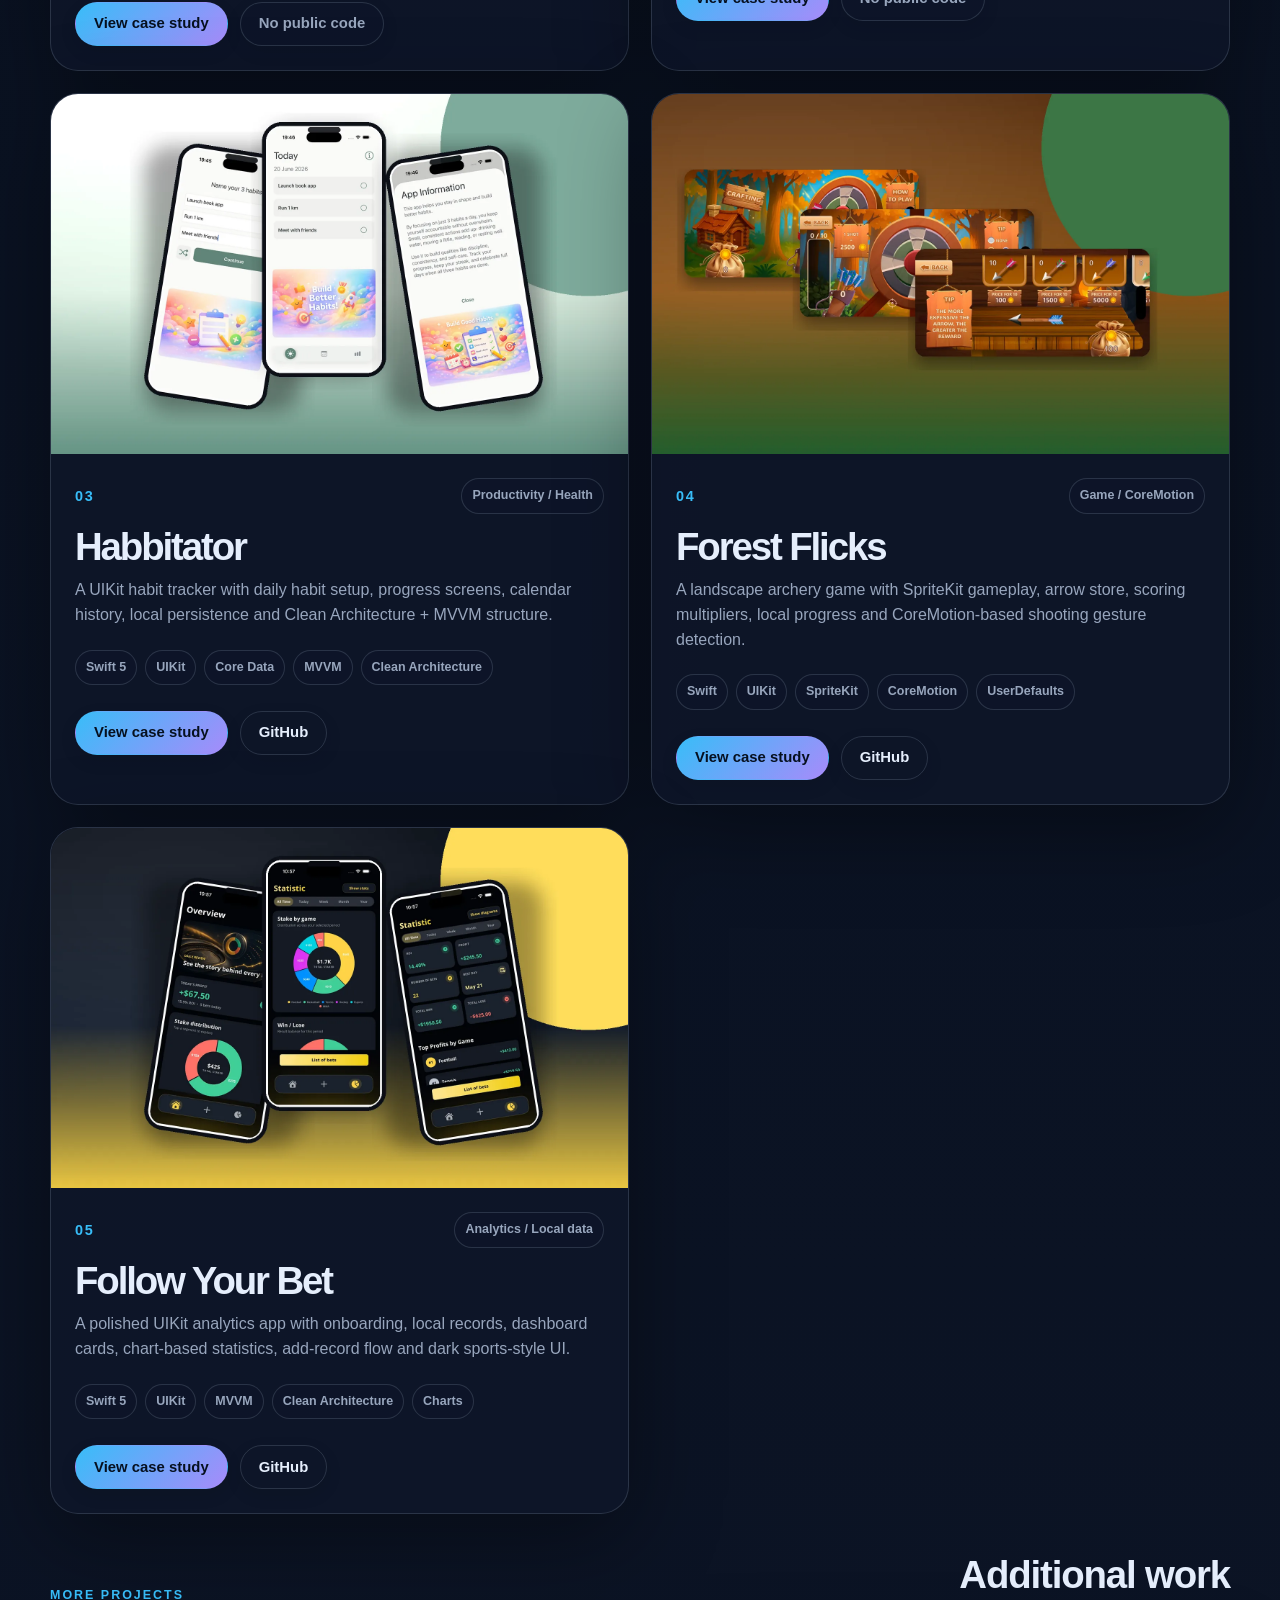
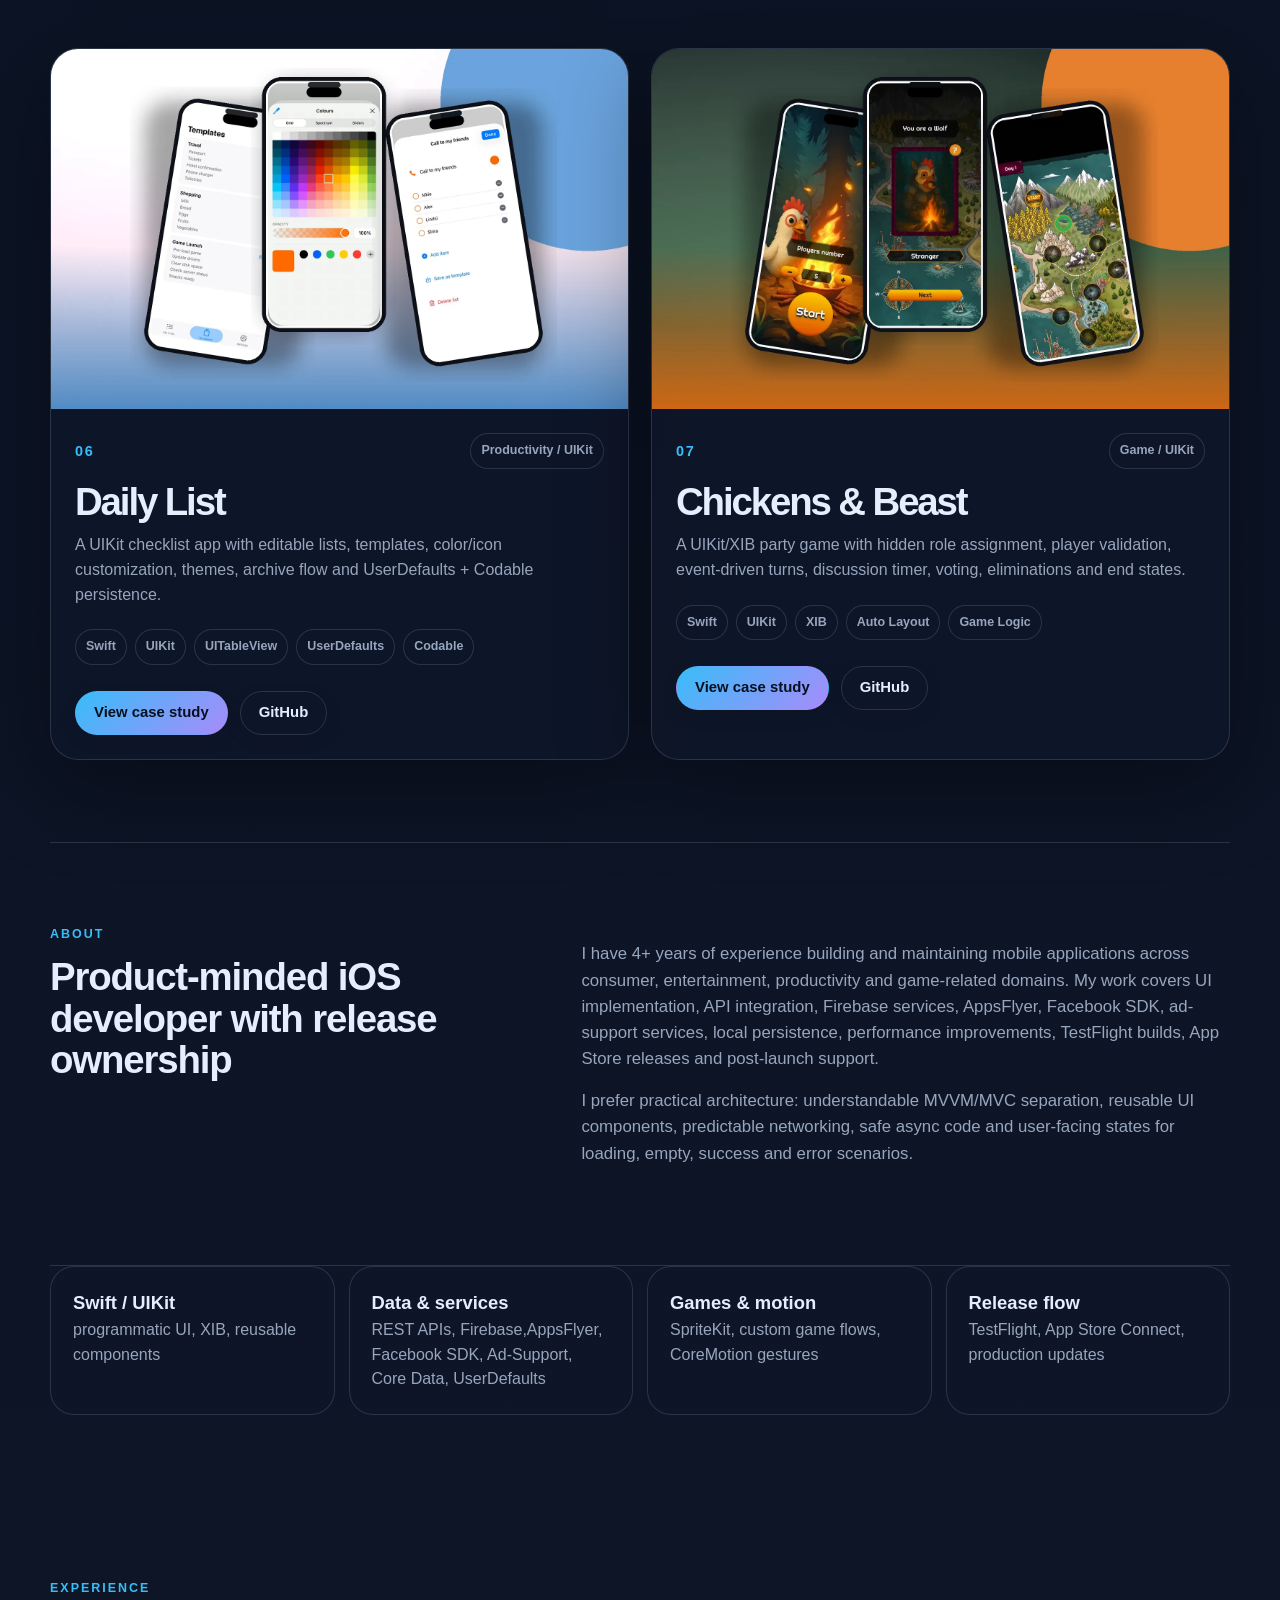
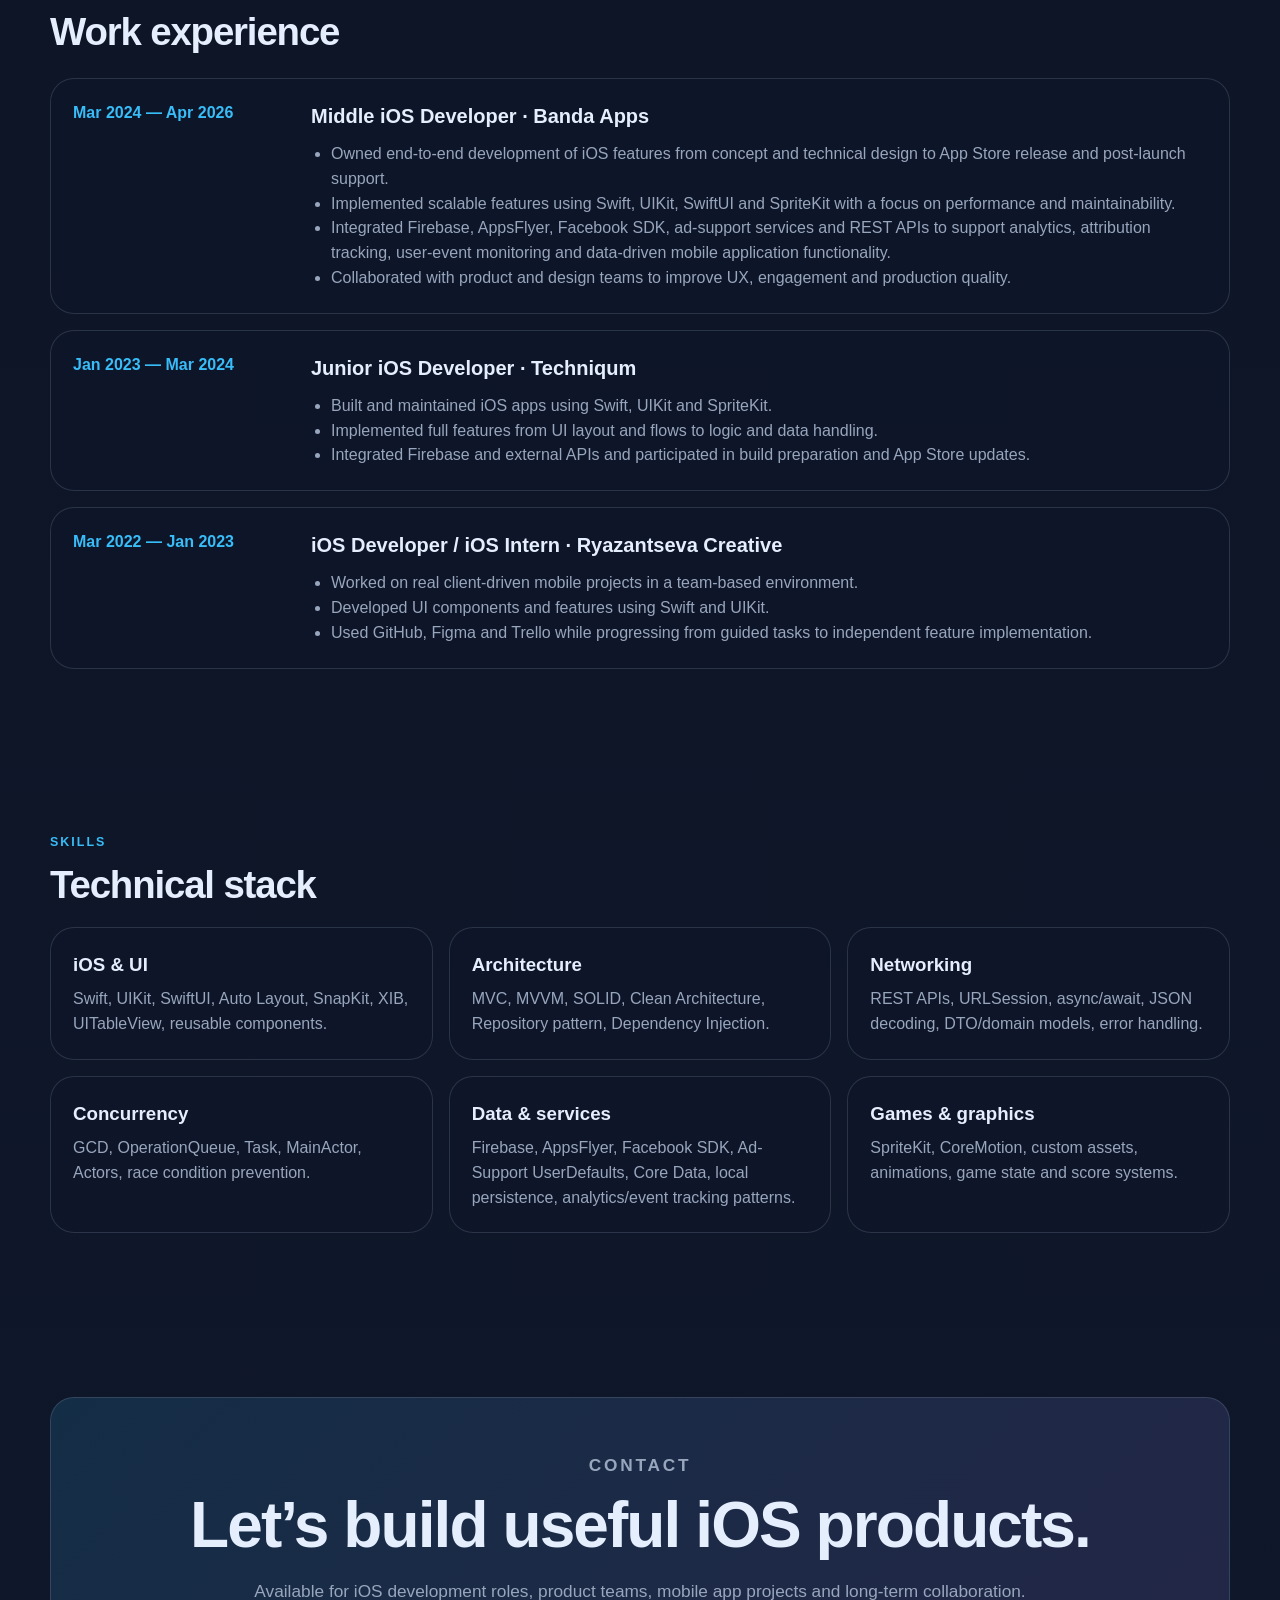
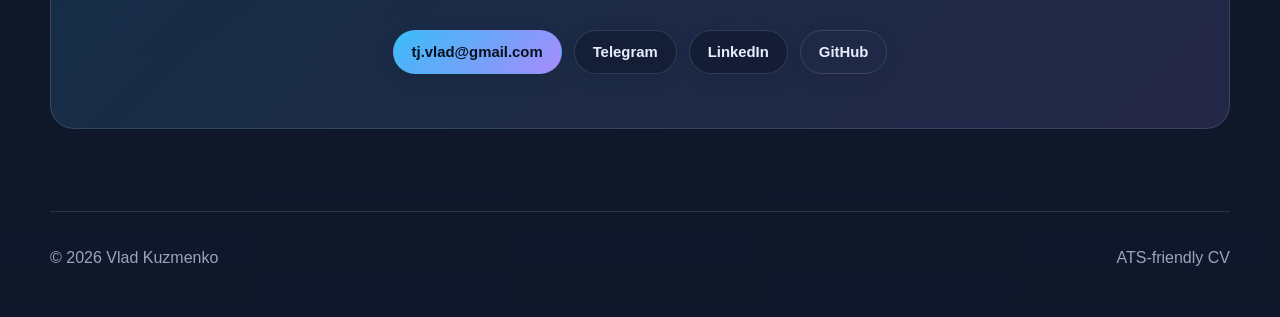
==== commit 5e45fc10: "up" ====
--- a/index.html
+++ b/index.html
@@ -4,10 +4,10 @@
   <meta charset="utf-8" />
   <meta name="viewport" content="width=device-width, initial-scale=1" />
   <title>Vlad Kuzmenko — iOS Developer Portfolio</title>
-  <meta name="description" content="iOS Developer portfolio: Swift, UIKit, SwiftUI, Firebase, REST APIs, Core Data, SpriteKit, CoreMotion and App Store release experience." />
+  <meta name="description" content="iOS Developer portfolio: Swift, UIKit, SwiftUI, Firebase, AppsFlyer, Facebook SDK, ad-support services, REST APIs, Core Data, SpriteKit, CoreMotion and App Store release experience." />
   <meta name="theme-color" content="#0f172a" />
   <meta property="og:title" content="Vlad Kuzmenko — iOS Developer" />
-  <meta property="og:description" content="Swift, UIKit, Firebase, REST APIs, Core Data, SpriteKit, CoreMotion, App Store releases." />
+  <meta property="og:description" content="Swift, UIKit, Firebase, AppsFlyer, Facebook SDK, ad-support services, REST APIs, Core Data, SpriteKit, CoreMotion, App Store releases." />
   <meta property="og:type" content="website" />
   <meta property="og:image" content="assets/projects/book-sporttransport-app/cover.webp" />
   <link rel="icon" href="assets/img/favicon.svg" type="image/svg+xml" />
@@ -29,7 +29,7 @@
         <p class="eyebrow">iOS Developer · Swift · UIKit · Product flows</p>
         <h1>Vlad Kuzmenko</h1>
         <h2>Building clean, product-style iOS apps from UI flow to release.</h2>
-        <p class="lead">I build iOS applications with Swift, UIKit, SwiftUI, Firebase, REST APIs, local persistence and practical App Store release experience. This portfolio combines open-source code projects with polished product-style case studies.</p>
+        <p class="lead">I build iOS applications with Swift, UIKit, SwiftUI, Firebase, AppsFlyer, Facebook SDK, ad-support services, REST APIs, local persistence and practical App Store release experience. This portfolio combines open-source code projects with polished product-style case studies.</p>
         <div class="hero-actions">
           <a class="btn primary" href="assets/cv/Vlad_Kuzmenko_iOS_Developer_CV.pdf" download>Download CV</a>
           <a class="btn" href="#projects">View projects</a>
@@ -37,7 +37,7 @@
           <a class="btn ghost" href="https://www.linkedin.com/in/vlad-kuzmenko-591149292/" target="_blank" rel="noreferrer">LinkedIn</a>
         </div>
         <div class="stack-list" aria-label="Main stack">
-          <span>Swift</span><span>UIKit</span><span>SwiftUI</span><span>Firebase</span><span>REST APIs</span><span>Core Data</span><span>SpriteKit</span><span>App Store</span>
+          <span>Swift</span><span>UIKit</span><span>SwiftUI</span><span>Firebase</span><span>AppsFlyer</span><span>Facebook SDK</span><span>Ad-Support</span><span>REST APIs</span><span>Core Data</span><span>SpriteKit</span><span>App Store</span>
         </div>
       </div>
       <aside class="hero-card" aria-label="Profile card">
@@ -45,7 +45,7 @@
         <div class="card-content">
           <strong>4+ years</strong><span>commercial iOS development</span>
           <strong>Product flow</strong><span>UI, navigation, state, data and release support</span>
-          <strong>Kyiv, Ukraine</strong><span>remote, hybrid and relocation-friendly roles</span>
+          <strong>Kyiv, Ukraine</strong><span>remote roles</span>
         </div>
       </aside>
     </section>
@@ -169,14 +169,14 @@
     <section id="about" class="section-shell two-column">
       <div><p class="eyebrow">About</p><h2>Product-minded iOS developer with release ownership</h2></div>
       <div class="content-block">
-        <p>I have 4+ years of experience building and maintaining mobile applications across consumer, entertainment, productivity and game-related domains. My work covers UI implementation, API integration, Firebase services, local persistence, performance improvements, TestFlight builds, App Store releases and post-launch support.</p>
+        <p>I have 4+ years of experience building and maintaining mobile applications across consumer, entertainment, productivity and game-related domains. My work covers UI implementation, API integration, Firebase services, AppsFlyer, Facebook SDK, ad-support services, local persistence, performance improvements, TestFlight builds, App Store releases and post-launch support.</p>
         <p>I prefer practical architecture: understandable MVVM/MVC separation, reusable UI components, predictable networking, safe async code and user-facing states for loading, empty, success and error scenarios.</p>
       </div>
     </section>
 
     <section class="section-shell stats-grid" aria-label="Highlights">
       <article><strong>Swift / UIKit</strong><span>programmatic UI, XIB, reusable components</span></article>
-      <article><strong>Data & services</strong><span>REST APIs, Firebase, Core Data, UserDefaults</span></article>
+      <article><strong>Data & services</strong><span>REST APIs, Firebase,AppsFlyer, Facebook SDK, Ad-Support, Core Data, UserDefaults</span></article>
       <article><strong>Games & motion</strong><span>SpriteKit, custom game flows, CoreMotion gestures</span></article>
       <article><strong>Release flow</strong><span>TestFlight, App Store Connect, production updates</span></article>
     </section>
@@ -184,7 +184,8 @@
     <section id="experience" class="section-shell">
       <p class="eyebrow">Experience</p><h2>Work experience</h2>
       <div class="timeline">
-        <article class="timeline-item"><div class="timeline-meta">Mar 2024 — Apr 2026</div><div><h3>Middle iOS Developer · Banda Apps</h3><ul><li>Owned end-to-end development of iOS features from concept and technical design to App Store release and post-launch support.</li><li>Implemented scalable features using Swift, UIKit, SwiftUI and SpriteKit with a focus on performance and maintainability.</li><li>Integrated Firebase and REST APIs to support real-time, data-driven application functionality.</li><li>Collaborated with product and design teams to improve UX, engagement and production quality.</li></ul></div></article>
+        <article class="timeline-item"><div class="timeline-meta">Mar 2024 — Apr 2026</div><div><h3>Middle iOS Developer · Banda Apps</h3><ul><li>Owned end-to-end development of iOS features from concept and technical design to App Store release and post-launch support.</li><li>Implemented scalable features using Swift, UIKit, SwiftUI and SpriteKit with a focus on performance and maintainability.</li><li>Integrated Firebase, AppsFlyer, Facebook SDK, ad-support services and REST APIs to support analytics, attribution
+        tracking, user-event monitoring and data-driven mobile application functionality.</li><li>Collaborated with product and design teams to improve UX, engagement and production quality.</li></ul></div></article>
         <article class="timeline-item"><div class="timeline-meta">Jan 2023 — Mar 2024</div><div><h3>Junior iOS Developer · Techniqum</h3><ul><li>Built and maintained iOS apps using Swift, UIKit and SpriteKit.</li><li>Implemented full features from UI layout and flows to logic and data handling.</li><li>Integrated Firebase and external APIs and participated in build preparation and App Store updates.</li></ul></div></article>
         <article class="timeline-item"><div class="timeline-meta">Mar 2022 — Jan 2023</div><div><h3>iOS Developer / iOS Intern · Ryazantseva Creative</h3><ul><li>Worked on real client-driven mobile projects in a team-based environment.</li><li>Developed UI components and features using Swift and UIKit.</li><li>Used GitHub, Figma and Trello while progressing from guided tasks to independent feature implementation.</li></ul></div></article>
       </div>
@@ -197,7 +198,7 @@
         <div class="skill-card"><h3>Architecture</h3><p>MVC, MVVM, SOLID, Clean Architecture, Repository pattern, Dependency Injection.</p></div>
         <div class="skill-card"><h3>Networking</h3><p>REST APIs, URLSession, async/await, JSON decoding, DTO/domain models, error handling.</p></div>
         <div class="skill-card"><h3>Concurrency</h3><p>GCD, OperationQueue, Task, MainActor, Actors, race condition prevention.</p></div>
-        <div class="skill-card"><h3>Data & services</h3><p>Firebase, UserDefaults, Core Data, local persistence, analytics/event tracking patterns.</p></div>
+        <div class="skill-card"><h3>Data & services</h3><p>Firebase, AppsFlyer, Facebook SDK, Ad-Support UserDefaults, Core Data, local persistence, analytics/event tracking patterns.</p></div>
         <div class="skill-card"><h3>Games & graphics</h3><p>SpriteKit, CoreMotion, custom assets, animations, game state and score systems.</p></div>
       </div>
     </section>
